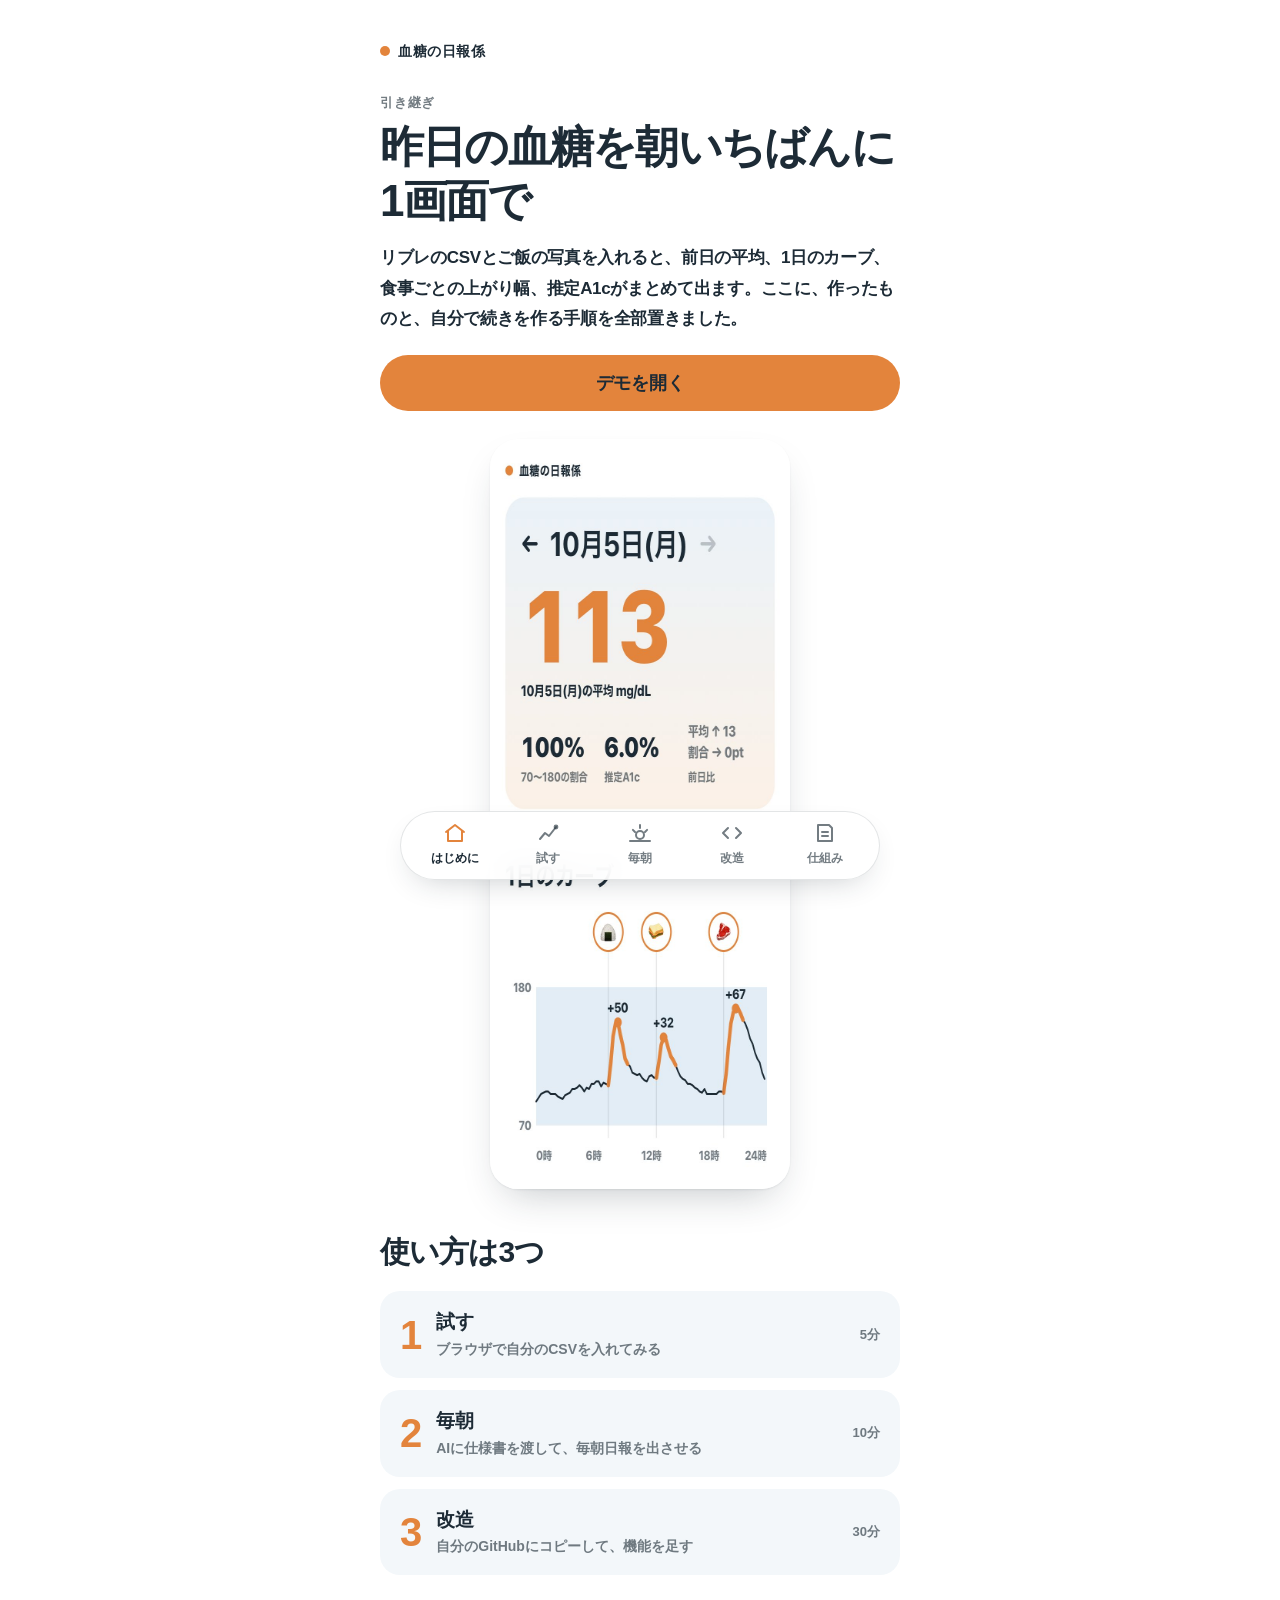
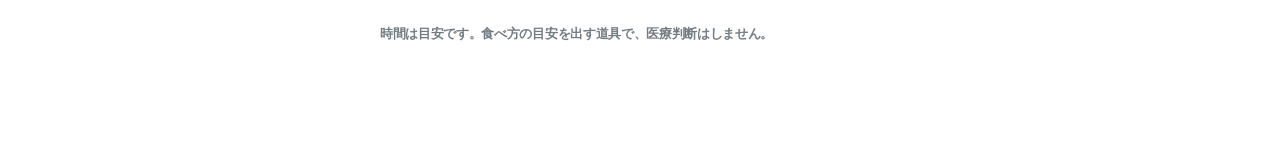
==== hikitsugi/index.html @ c2b705be "feat: 本体に下メニュー固定を追加・引き継ぎLP(hikitsugi/)を公開 Co-Authored-By: Claude Opus 5.5 <noreply@anthropic.com>" ====
<!doctype html>
<html lang="ja">
<head>
<meta charset="utf-8">
<meta name="viewport" content="width=device-width,initial-scale=1,viewport-fit=cover">
<meta name="color-scheme" content="light">
<meta name="robots" content="noindex">
<title>血糖の日報係 引き継ぎ</title>
<link rel="icon" href="data:image/svg+xml,%3Csvg xmlns='http://www.w3.org/2000/svg' viewBox='0 0 64 64'%3E%3Crect width='64' height='64' rx='14' fill='%23e3843c'/%3E%3Cpath d='M10 44 L24 30 L34 38 L54 16' fill='none' stroke='%231d2b36' stroke-width='7' stroke-linecap='round' stroke-linejoin='round'/%3E%3C/svg%3E">
<style>
:root{--ink:#1d2b36;--sub:rgba(29,43,54,.62);--acc:#e3843c;--sky:#e2edf5;--card:#f3f7fa;--rule:rgba(29,43,54,.12)}
*{box-sizing:border-box;margin:0;padding:0}
html{color-scheme:light;-webkit-text-size-adjust:100%}
body{background:#fff;color:var(--ink);font:800 16px/1.7 -apple-system,BlinkMacSystemFont,"Hiragino Sans","Hiragino Kaku Gothic ProN","Noto Sans JP",sans-serif;letter-spacing:-.02em;-webkit-font-smoothing:antialiased;line-break:strict;overflow-wrap:anywhere}
h1,h2,h3,.way b{word-break:keep-all}
a{color:inherit}
main{max-width:560px;margin:0 auto;padding:20px 20px calc(110px + env(safe-area-inset-bottom))}
section{display:none}
section.on{display:block;animation:in .28s cubic-bezier(.2,.7,.2,1)}
@keyframes in{from{opacity:0;transform:translateY(6px)}}
.brand{font-size:14px;letter-spacing:.04em}
.brand::before{content:"";display:inline-block;width:10px;height:10px;border-radius:50%;background:var(--acc);margin-right:8px}
.eyebrow{font-size:13px;color:var(--sub);letter-spacing:.06em}
h1{font-size:clamp(34px,10vw,44px);line-height:1.22;letter-spacing:-.04em;margin-top:6px}
h2{font-size:30px;line-height:1.28;letter-spacing:-.03em;margin-top:6px}
h3{font-size:20px;line-height:1.4}
p{font-weight:600}
.lead{font-size:17px;line-height:1.8;margin-top:16px}
.sub{color:var(--sub)}
.sky{margin-top:28px;padding:24px 20px;border-radius:24px;background:linear-gradient(180deg,#eaf2f8,#fcf1e7)}
.btn{display:flex;align-items:center;justify-content:center;gap:8px;min-height:56px;margin-top:20px;border-radius:999px;background:var(--acc);color:var(--ink);font-size:18px;text-decoration:none;transition:transform .12s cubic-bezier(.34,1.56,.64,1)}
.btn:active{transform:scale(.98)}
.btn.ghost{background:#fff;box-shadow:inset 0 0 0 2px var(--ink)}
.shot{display:block;width:78%;max-width:300px;margin:28px auto 0;border-radius:28px;box-shadow:0 1px 2px rgba(29,43,54,.08),0 18px 40px -16px rgba(29,43,54,.28)}
.ways{display:grid;gap:12px;margin-top:20px}
.way{display:grid;grid-template-columns:auto 1fr auto;gap:4px 16px;align-items:center;padding:18px 20px;border-radius:20px;background:var(--card);text-decoration:none;cursor:pointer;border:0;font:inherit;color:inherit;text-align:left;width:100%}
.way .k{grid-row:span 2;font-size:40px;line-height:1;color:var(--acc);letter-spacing:-.05em;font-variant-numeric:tabular-nums}
.way b{font-size:19px;line-height:1.35}
.way span{font-size:14px;font-weight:600;color:var(--sub);line-height:1.5}
.way i{grid-row:span 2;font-style:normal;font-size:13px;color:var(--sub)}
.block{margin-top:44px}
.steps{list-style:none;counter-reset:s;margin-top:20px}
.steps>li{counter-increment:s;position:relative;padding:0 0 28px 52px}
.steps>li::before{content:counter(s);position:absolute;left:0;top:-2px;font-size:34px;line-height:1;color:var(--acc);letter-spacing:-.05em}
.steps>li:not(:last-child)::after{content:"";position:absolute;left:11px;top:44px;bottom:10px;width:2px;background:var(--sky)}
.steps p{font-size:15.5px;line-height:1.8;margin-top:4px}
code,.path{font-family:ui-monospace,"SF Mono",Menlo,monospace;font-weight:600;font-size:.88em;background:var(--card);padding:1px 6px;border-radius:6px;letter-spacing:0}
.note{margin-top:8px;padding:16px 18px;border-radius:16px;background:var(--card);font-size:14.5px;line-height:1.75}
.copy{position:relative;margin-top:12px;border-radius:16px;background:var(--card);padding:16px 18px 64px;font-weight:600;font-size:15px;line-height:1.8;white-space:pre-wrap}
.copy button,.cbtn{font:inherit;font-size:15px;cursor:pointer;border:0;border-radius:999px;background:var(--ink);color:#fff;padding:10px 18px;min-height:44px}
.copy button{position:absolute;right:12px;bottom:12px}
.cbtn{margin-top:12px}
.copied{background:var(--acc)!important;color:var(--ink)!important}
pre.out{margin-top:16px;padding:20px;border-radius:20px;background:linear-gradient(180deg,#eaf2f8,#fcf1e7);font:600 13.5px/1.75 ui-monospace,"SF Mono",Menlo,monospace;letter-spacing:0;white-space:pre-wrap;overflow-wrap:anywhere}
dl.map{margin-top:16px;border-top:1px solid var(--rule)}
dl.map div{display:grid;grid-template-columns:minmax(0,9.5em) 1fr;gap:12px;padding:14px 0;border-bottom:1px solid var(--rule)}
dl.map dt{font:600 13.5px/1.6 ui-monospace,"SF Mono",Menlo,monospace;letter-spacing:0}
dl.map dd{font-weight:600;font-size:14.5px;line-height:1.65}
ol.next{margin-top:16px;padding-left:1.4em}
ol.next li{padding:6px 0 10px}
ol.next li::marker{color:var(--acc)}
ol.next p{font-size:14.5px;line-height:1.75;color:var(--sub)}
.tbl{margin-top:16px;border-top:1px solid var(--rule)}
.tbl div{display:grid;grid-template-columns:7em 1fr;gap:12px;padding:12px 0;border-bottom:1px solid var(--rule)}
.tbl b{font-size:15px}
.tbl span{font-weight:600;font-size:14.5px;line-height:1.65}
.rules{list-style:none;margin-top:16px;display:grid;gap:10px}
.rules li{display:grid;grid-template-columns:4.6em 1fr;gap:12px;align-items:baseline;padding:14px 16px;border-radius:16px;background:var(--card)}
.rules b{font-size:15px;font-variant-numeric:tabular-nums}
.rules span{font-weight:600;font-size:14.5px;line-height:1.6}
.keep{display:grid;gap:12px;margin-top:16px}
.keep div{padding:18px 20px;border-radius:20px;background:var(--card)}
.keep p{font-size:14.5px;line-height:1.7;color:var(--sub);margin-top:2px}
.foot{margin-top:48px;font-size:13px;color:var(--sub)}
nav{position:fixed;left:50%;bottom:0;transform:translateX(-50%);width:100%;max-width:560px;display:flex;background:rgba(255,255,255,.9);-webkit-backdrop-filter:blur(14px);backdrop-filter:blur(14px);border-top:1px solid var(--rule);padding-bottom:env(safe-area-inset-bottom);z-index:9}
nav button{flex:1;display:flex;flex-direction:column;align-items:center;gap:3px;padding:9px 0 11px;border:0;background:none;font:inherit;font-size:12px;color:var(--sub);cursor:pointer;min-height:56px}
nav svg{width:24px;height:24px;fill:none;stroke:currentColor;stroke-width:2;stroke-linecap:round;stroke-linejoin:round}
nav button[aria-current=page]{color:var(--ink)}
nav button[aria-current=page] svg{stroke:var(--acc)}
:focus-visible{outline:3px solid var(--acc);outline-offset:2px}
@media(min-width:900px){main{padding-top:40px}nav{bottom:20px;border:1px solid var(--rule);border-radius:999px;max-width:480px;padding:0 8px;box-shadow:0 12px 32px -16px rgba(29,43,54,.3)}}
@media(prefers-reduced-motion:reduce){*{animation:none!important;transition:none!important}}
</style>
</head>
<body>
<main>
<p class="brand">血糖の日報係</p>

<section id="home">
  <p class="eyebrow" style="margin-top:28px">引き継ぎ</p>
  <h1>昨日の血糖を<wbr>朝いちばんに<wbr>1画面で</h1>
  <p class="lead">リブレのCSVとご飯の写真を入れると、前日の平均、1日のカーブ、食事ごとの上がり幅、推定A1cがまとめて出ます。ここに、作ったものと、自分で続きを作る手順を全部置きました。</p>
  <a class="btn" href="../" target="_blank" rel="noopener">デモを開く</a>
  <img class="shot" src="screen.jpg" alt="デモの画面。10月5日の平均113、目標内100%、推定A1c 6.0%、1日のカーブ" width="390" height="750">
  <div class="block">
    <h2>使い方は3つ</h2>
    <div class="ways">
      <button class="way" data-go="try"><span class="k">1</span><b>試す</b><i>5分</i><span>ブラウザで自分のCSVを入れてみる</span></button>
      <button class="way" data-go="daily"><span class="k">2</span><b>毎朝</b><i>10分</i><span>AIに仕様書を渡して、毎朝日報を出させる</span></button>
      <button class="way" data-go="build"><span class="k">3</span><b>改造</b><i>30分</i><span>自分のGitHubにコピーして、機能を足す</span></button>
    </div>
  </div>
  <p class="foot">時間は目安です。食べ方の目安を出す道具で、医療判断はしません。</p>
</section>

<section id="try">
  <p class="eyebrow" style="margin-top:28px">1 試す</p>
  <h2>自分のデータで<wbr>試す</h2>
  <ol class="steps">
    <li><h3>CSVを書き出す</h3><p>パソコンで libreview.com にログインし、「血糖値データのダウンロード」からCSVを保存します。スマホのLibreLinkアプリからは出せません。</p></li>
    <li><h3>デモに入れる</h3><p>デモのいちばん下「データを入れる」を開いて、CSVをドロップします。丸1日そろっている最後の日が出ます。</p></li>
    <li><h3>ご飯の写真を足す</h3><p>同じ欄に写真をまとめて入れると、撮った時刻で食事の位置が決まります。写真はこの端末の外に出ません。</p></li>
  </ol>
  <p class="note">Claude APIキーを入れた時だけ、写真から料理名と主食の量を読みます。入れなくても計算は全部動きます。</p>
  <a class="btn" href="../" target="_blank" rel="noopener">デモを開く</a>
</section>

<section id="daily">
  <p class="eyebrow" style="margin-top:28px">2 毎朝</p>
  <h2>毎朝の日報を<wbr>AIに出させる</h2>
  <p class="lead">デモは開いた時だけ動きます。毎朝読む形にしたい時は、AIに仕様書を覚えさせるのが早いです。</p>
  <ol class="steps">
    <li><h3>仕様書をコピー</h3><p>計算式とコメントのルールが全部入った文書です。</p><button class="cbtn" data-copy-url="../SPEC-for-AI.md">仕様書をコピー</button></li>
    <li><h3>AIに覚えさせる</h3><p>Claudeなら「プロジェクト」を作って「プロジェクトの指示」に貼ります。ChatGPTならGPTsの指示に貼ります。</p></li>
    <li><h3>朝に送る</h3><p>CSVと前日のご飯写真を送って「昨日の日報」とだけ書きます。</p></li>
    <li><h3>週末にまとめる</h3><p>1週間分のCSVで「今週の日報」と送ると、日ごとの表と、上がり幅の大きかった食事が出ます。</p></li>
  </ol>
  <div class="block">
    <h3>返ってくる日報</h3>
<pre class="out"># 10月5日（月）の日報

昨日の平均 113 mg/dL（前日 +13）
目標内の時間 100%（前日 ±0pt）
推定A1c 6.0%（GMI・推定値）

## 食事
### 19:30 焼肉＋白ごはん
食前 96 → ピーク 163（+67・75分後）
主食が多かったかも。白米を減らすか、野菜から食べる
戻りが遅い。食後に10分歩く

## きょうの1つ
夕食の白ごはんを半分にして、同じ焼肉で上がり幅がどう変わるか見る</pre>
  </div>
</section>

<section id="build">
  <p class="eyebrow" style="margin-top:28px">3 改造</p>
  <h2>自分のものにして<wbr>続きを作る</h2>
  <ol class="steps">
    <li><h3>Forkする</h3><p><a href="https://github.com/Yukitchy/kettou-nippou" target="_blank" rel="noopener">github.com/Yukitchy/kettou-nippou</a>を開いて、右上のForkを押します。自分のアカウントにコピーができます。</p></li>
    <li><h3>公開する</h3><p>コピーした方の Settings → Pages で、Branch を <code>main</code> と <code>/ (root)</code> にして Save。数分で <code>https://（あなたのID）.github.io/kettou-nippou/</code>で開けます。</p></li>
    <li><h3>AIに頼む</h3><p><code>SPEC-for-AI.md</code> と <code>engine/app.js</code> を丸ごと渡して、この文を送ります。「やりたいこと」の所だけ書き換えてください。</p>
<div class="copy" id="ask">この仕様書と app.js を読んでください。仕様書の計算式と出力の形は変えずに、次の機能を足してください: ＜やりたいこと＞<button data-copy="#ask">コピー</button></div></li>
  </ol>
  <div class="block">
    <h3>ファイルの地図</h3>
    <dl class="map">
      <div><dt>index.html</dt><dd>画面の骨組み。ボタンと入力欄だけ</dd></div>
      <div><dt>engine/app.js</dt><dd>中身は全部ここ。CSVの読み込み、食事ごとの計算、コメント、グラフ、写真の撮影時刻</dd></div>
      <div><dt>engine/style.css</dt><dd>見た目。白地、濃紺の文字、オレンジ、空色の4色</dd></div>
      <div><dt>packs/sample/</dt><dd>サンプル3日分。CSVはLibreViewと同じ形</dd></div>
      <div><dt>SPEC-for-AI.md</dt><dd>仕様書。計算式と出力の形</dd></div>
    </dl>
    <p class="note">使っている外部ライブラリは、写真の撮影時刻を読むexifrだけです。ビルドの手順はありません。ファイルを直してpushすれば公開ページも変わります。</p>
  </div>
  <div class="block">
    <h3>次に足すとよさそうなもの</h3>
    <ol class="next">
      <li>毎朝の自動配信<p>LibreViewには公開APIがありません。iPhoneのショートカットで朝にCSVを落としてAIへ送るか、週に1回まとめて見る形が現実的です。</p></li>
      <li>写真の中身の判定<p><code>app.js</code> の <code>ask()</code> がClaude APIの入口です。ChatGPTを使うなら、ここをOpenAIの画像読み取りに差し替えます。</p></li>
      <li>食事メモの手入力<p>写真がない食事を「12:30 カツ丼」と打てる欄。今は写真だけです。</p></li>
      <li>週のまとめ画面<p>7日分の平均、目標内の割合、上がり幅60以上の食事の一覧。仕様書の4章にあります。</p></li>
      <li>推定A1cの見せ方<p>病院の検査値とはずれます。画面でも「推定」のまま出してください。</p></li>
    </ol>
  </div>
</section>

<section id="how">
  <p class="eyebrow" style="margin-top:28px">仕組み</p>
  <h2>数字の出し方</h2>
  <div class="block" style="margin-top:28px">
    <h3>1日の値</h3>
    <div class="tbl">
      <div><b>平均</b><span>その日0時から24時までの全測定値の平均</span></div>
      <div><b>目標内</b><span>70以上180以下だった測定点の割合</span></div>
      <div><b>推定A1c</b><span>3.31 ＋ 0.02392 × 平均（GMIという推定式）</span></div>
      <div><b>前日比</b><span>平均と目標内の割合を、前の日と引き算</span></div>
    </div>
  </div>
  <div class="block">
    <h3>食事ごとの値</h3>
    <div class="tbl">
      <div><b>食前</b><span>食べた時刻の直前の値</span></div>
      <div><b>ピーク</b><span>食後120分以内のいちばん高い値</span></div>
      <div><b>上昇幅</b><span>ピーク − 食前</span></div>
      <div><b>2時間後</b><span>食後120分にいちばん近い値</span></div>
    </div>
  </div>
  <div class="block">
    <h3>コメントの出し方</h3>
    <ul class="rules">
      <li><b>+60以上</b><span>主食が多かったかも。白米を減らすか、野菜から食べる</span></li>
      <li><b>+30〜59</b><span>ふつうの上がり方</span></li>
      <li><b>+29以下</b><span>緩やか。この食べ方を続ける</span></li>
      <li><b>戻り</b><span>2時間後が食前より30以上高ければ「戻りが遅い。食後に10分歩く」を足す</span></li>
    </ul>
    <p class="note">叱る言葉は使いません。「かも」「〜してみる」で書きます。</p>
  </div>
  <div class="block">
    <h3>守ってほしいこと</h3>
    <div class="keep">
      <div><h3>医療判断をしない</h3><p>薬やインスリンの話はしません。出すのは食べ方の目安だけです。</p></div>
      <div><h3>データを外に出さない</h3><p>血糖と写真を外に送るのは、本人がAPIキーを入れた時だけにします。</p></div>
      <div><h3>A1cは「推定」と書く</h3><p>確定した値のように見せません。</p></div>
    </div>
  </div>
  <p class="foot">食べ方の目安であり、医療判断ではありません。</p>
</section>
</main>

<nav aria-label="ページ">
  <button data-go="home" aria-current="page"><svg viewBox="0 0 24 24"><path d="M3 11l9-7 9 7"/><path d="M5 10v10h14V10"/></svg>はじめに</button>
  <button data-go="try"><svg viewBox="0 0 24 24"><path d="M4 18l5-6 4 3 7-9"/><circle cx="20" cy="6" r="1.4"/></svg>試す</button>
  <button data-go="daily"><svg viewBox="0 0 24 24"><circle cx="12" cy="14" r="4"/><path d="M12 4v3M4.9 8.9l2.1 2.1M19.1 8.9L17 11M2 20h20"/></svg>毎朝</button>
  <button data-go="build"><svg viewBox="0 0 24 24"><path d="M8 7l-5 5 5 5M16 7l5 5-5 5"/></svg>改造</button>
  <button data-go="how"><svg viewBox="0 0 24 24"><path d="M5 4h11l3 3v13H5z"/><path d="M9 11h6M9 15h6"/></svg>仕組み</button>
</nav>

<script>
const ids=[...document.querySelectorAll('main>section')].map(s=>s.id);
function go(id,push){
  if(!ids.includes(id))id='home';
  document.querySelectorAll('main>section').forEach(s=>s.classList.toggle('on',s.id===id));
  document.querySelectorAll('nav button').forEach(b=>b.dataset.go===id?b.setAttribute('aria-current','page'):b.removeAttribute('aria-current'));
  if(push)history.replaceState(null,'','#'+id);
  scrollTo(0,0);
}
document.querySelectorAll('[data-go]').forEach(b=>b.onclick=()=>go(b.dataset.go,true));
addEventListener('hashchange',()=>go(location.hash.slice(1)));
go(location.hash.slice(1));
async function copyText(t,btn){
  try{await navigator.clipboard.writeText(t)}catch(e){const a=document.createElement('textarea');a.value=t;document.body.append(a);a.select();document.execCommand('copy');a.remove()}
  const o=btn.textContent;btn.textContent='コピーしました';btn.classList.add('copied');setTimeout(()=>{btn.textContent=o;btn.classList.remove('copied')},1600);
}
document.querySelectorAll('[data-copy]').forEach(b=>b.onclick=()=>{const el=document.querySelector(b.dataset.copy);copyText(el.firstChild.textContent.trim(),b)});
document.querySelectorAll('[data-copy-url]').forEach(b=>b.onclick=async()=>{try{copyText(await (await fetch(b.dataset.copyUrl)).text(),b)}catch(e){b.textContent='読めませんでした'}});
</script>
</body>
</html>
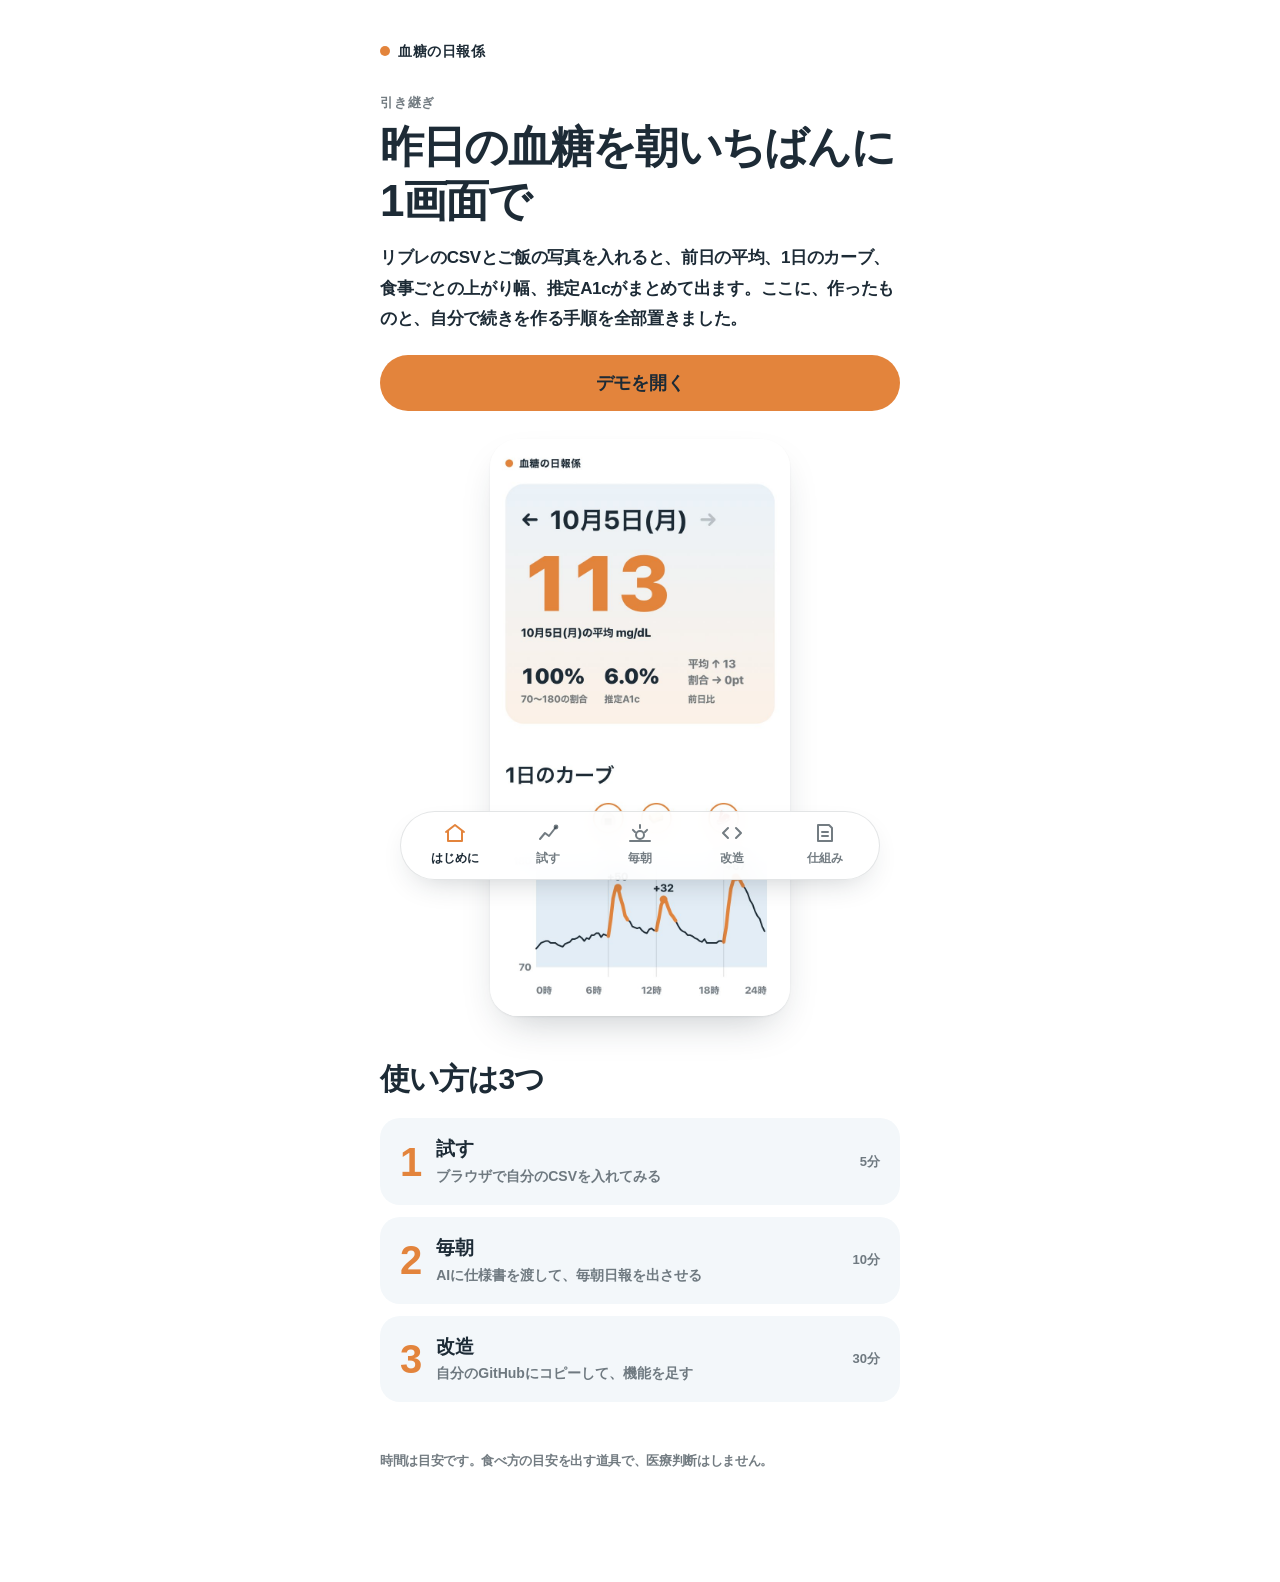
==== commit 2265fef8: "fix: LPの画面画像が縦に伸びる問題（height:auto） Co-Authored-By: Claude Opus 5.5 <noreply@anthropic.com>" ====
--- a/hikitsugi/index.html
+++ b/hikitsugi/index.html
@@ -31,7 +31,7 @@
 .btn{display:flex;align-items:center;justify-content:center;gap:8px;min-height:56px;margin-top:20px;border-radius:999px;background:var(--acc);color:var(--ink);font-size:18px;text-decoration:none;transition:transform .12s cubic-bezier(.34,1.56,.64,1)}
 .btn:active{transform:scale(.98)}
 .btn.ghost{background:#fff;box-shadow:inset 0 0 0 2px var(--ink)}
-.shot{display:block;width:78%;max-width:300px;margin:28px auto 0;border-radius:28px;box-shadow:0 1px 2px rgba(29,43,54,.08),0 18px 40px -16px rgba(29,43,54,.28)}
+.shot{display:block;width:78%;height:auto;max-width:300px;margin:28px auto 0;border-radius:28px;box-shadow:0 1px 2px rgba(29,43,54,.08),0 18px 40px -16px rgba(29,43,54,.28)}
 .ways{display:grid;gap:12px;margin-top:20px}
 .way{display:grid;grid-template-columns:auto 1fr auto;gap:4px 16px;align-items:center;padding:18px 20px;border-radius:20px;background:var(--card);text-decoration:none;cursor:pointer;border:0;font:inherit;color:inherit;text-align:left;width:100%}
 .way .k{grid-row:span 2;font-size:40px;line-height:1;color:var(--acc);letter-spacing:-.05em;font-variant-numeric:tabular-nums}
